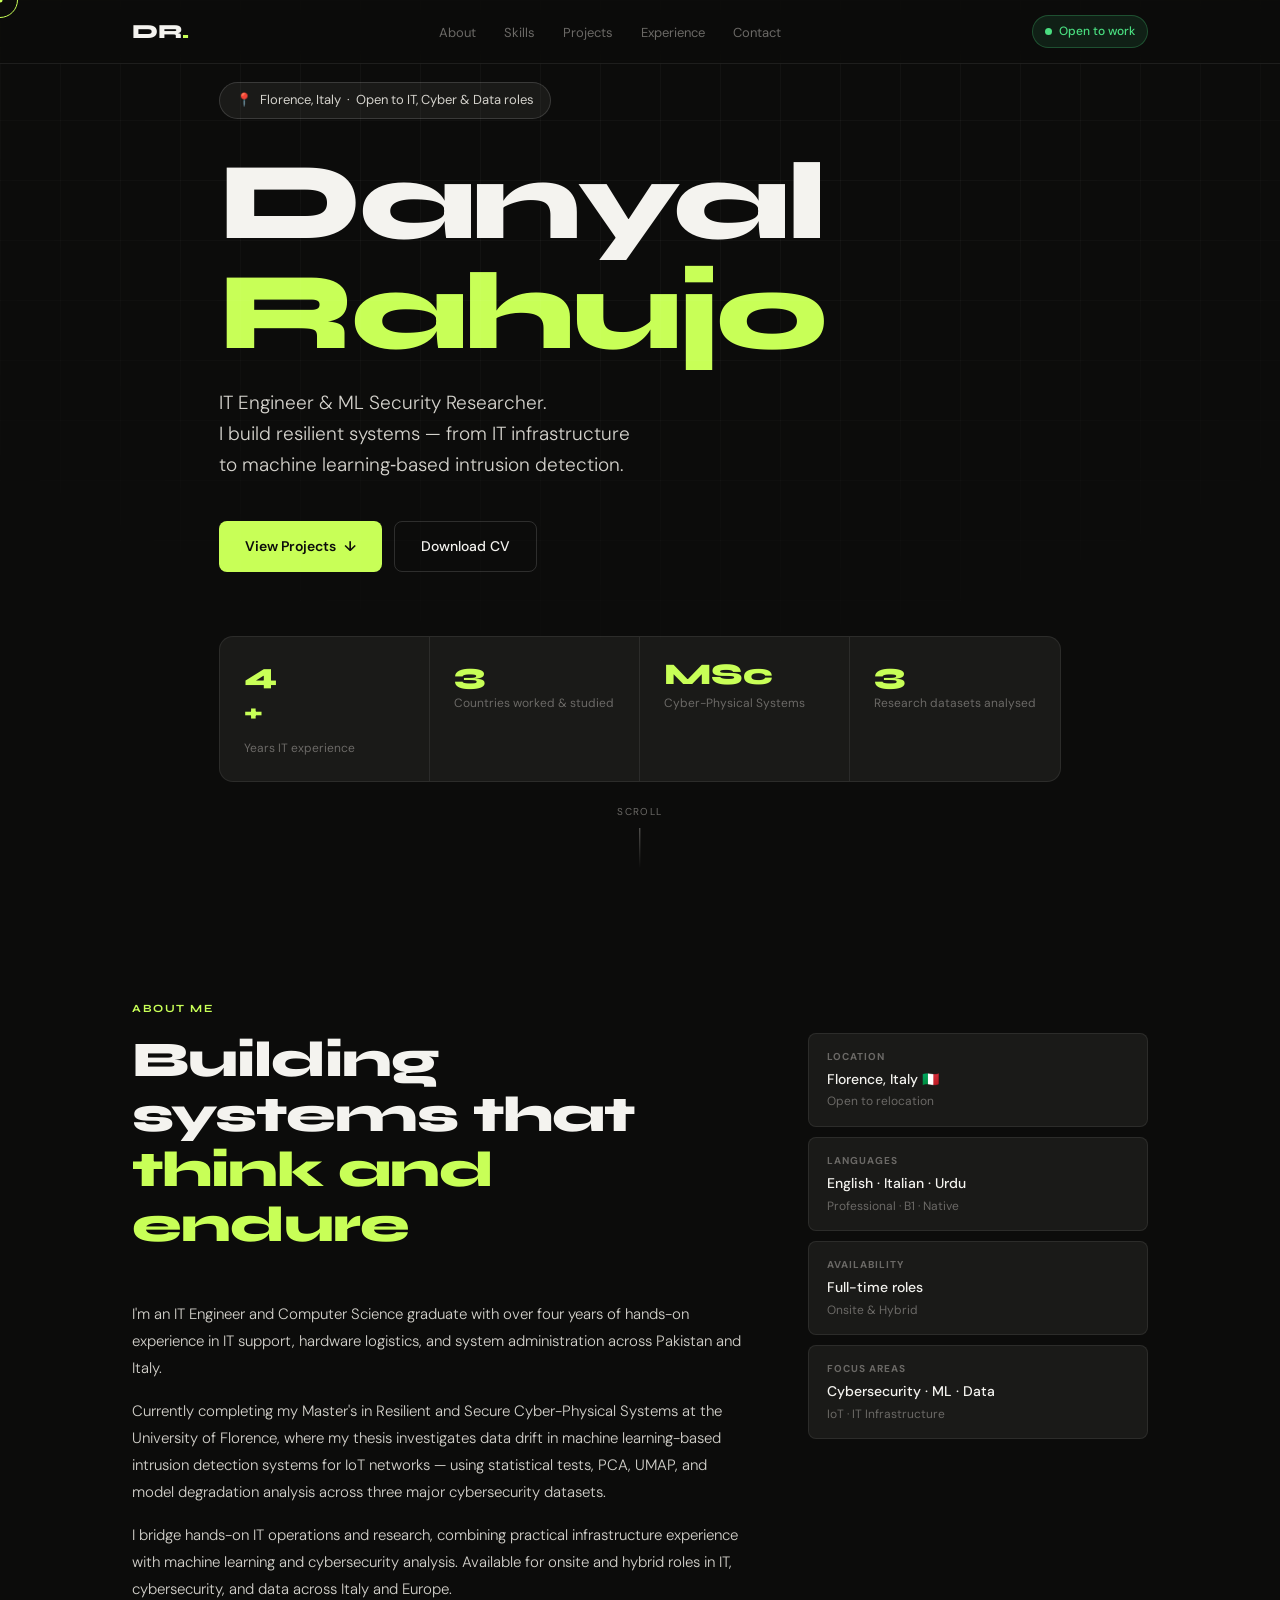
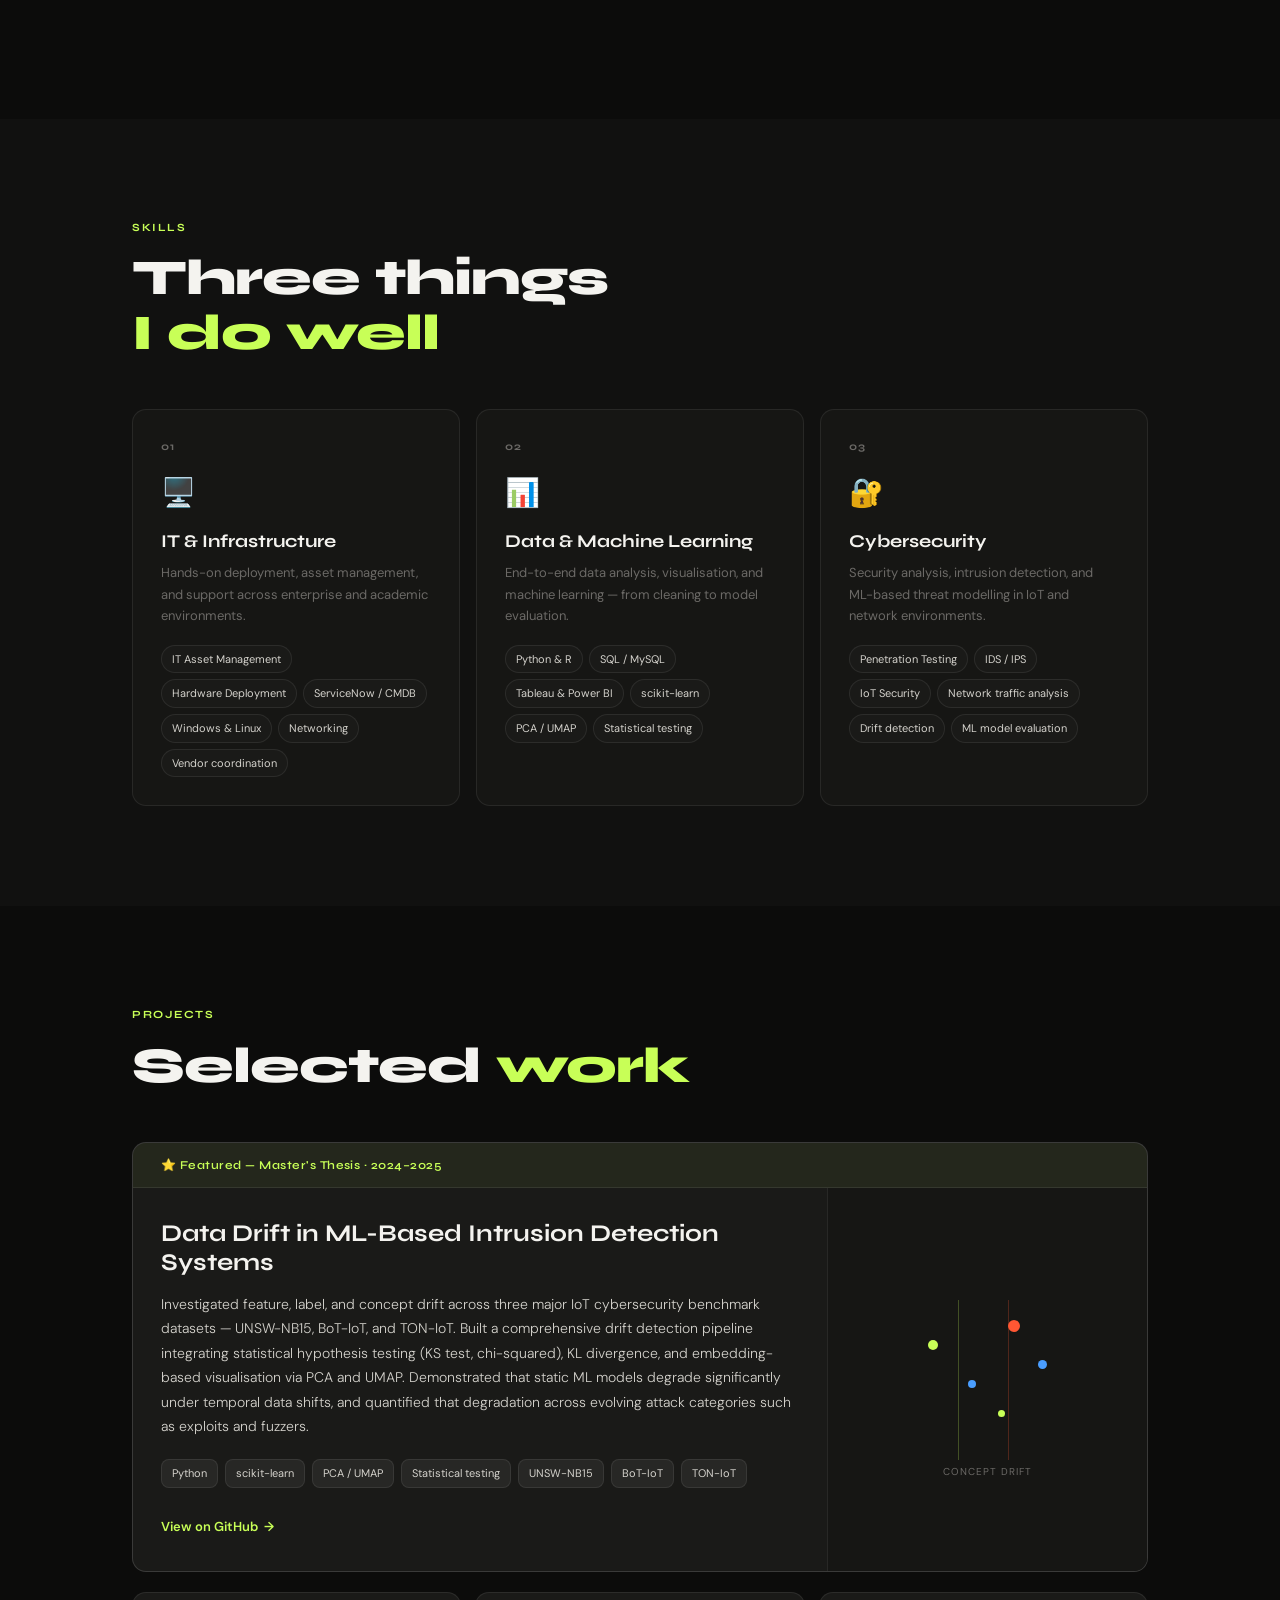
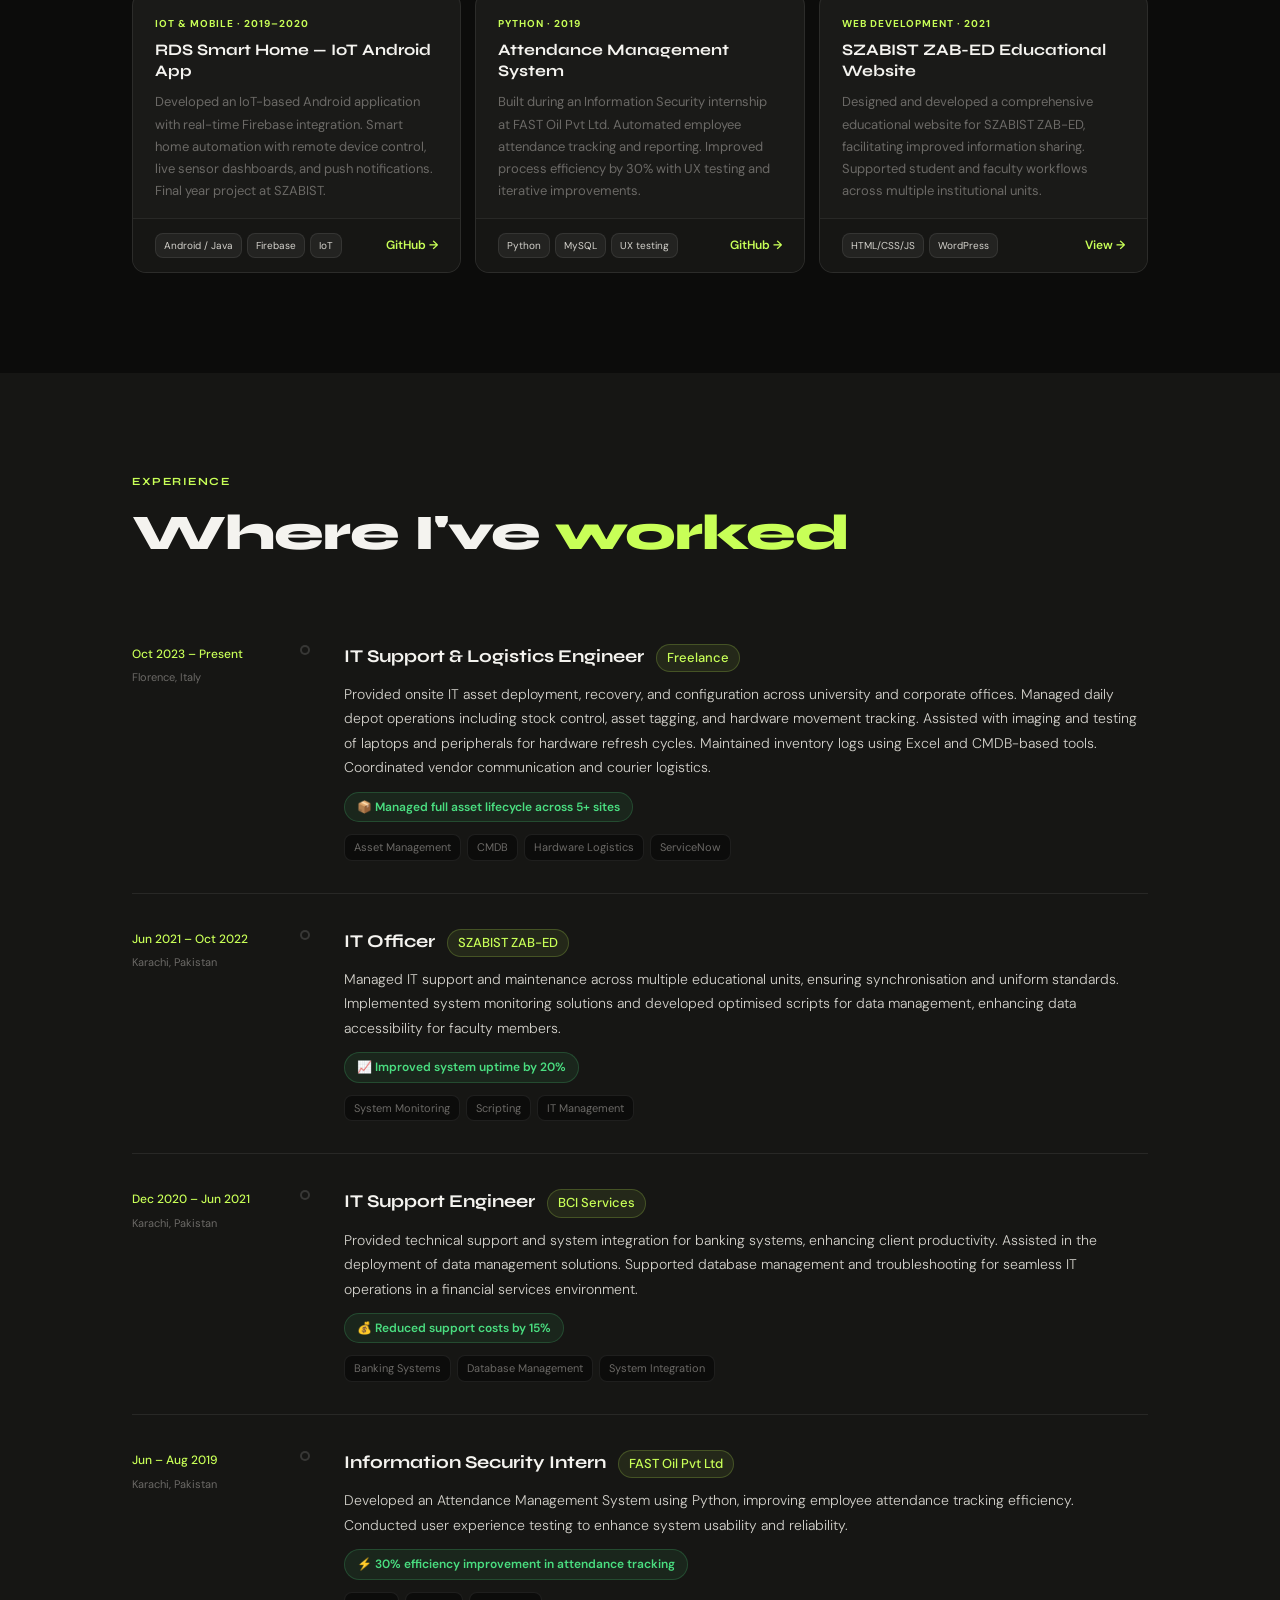
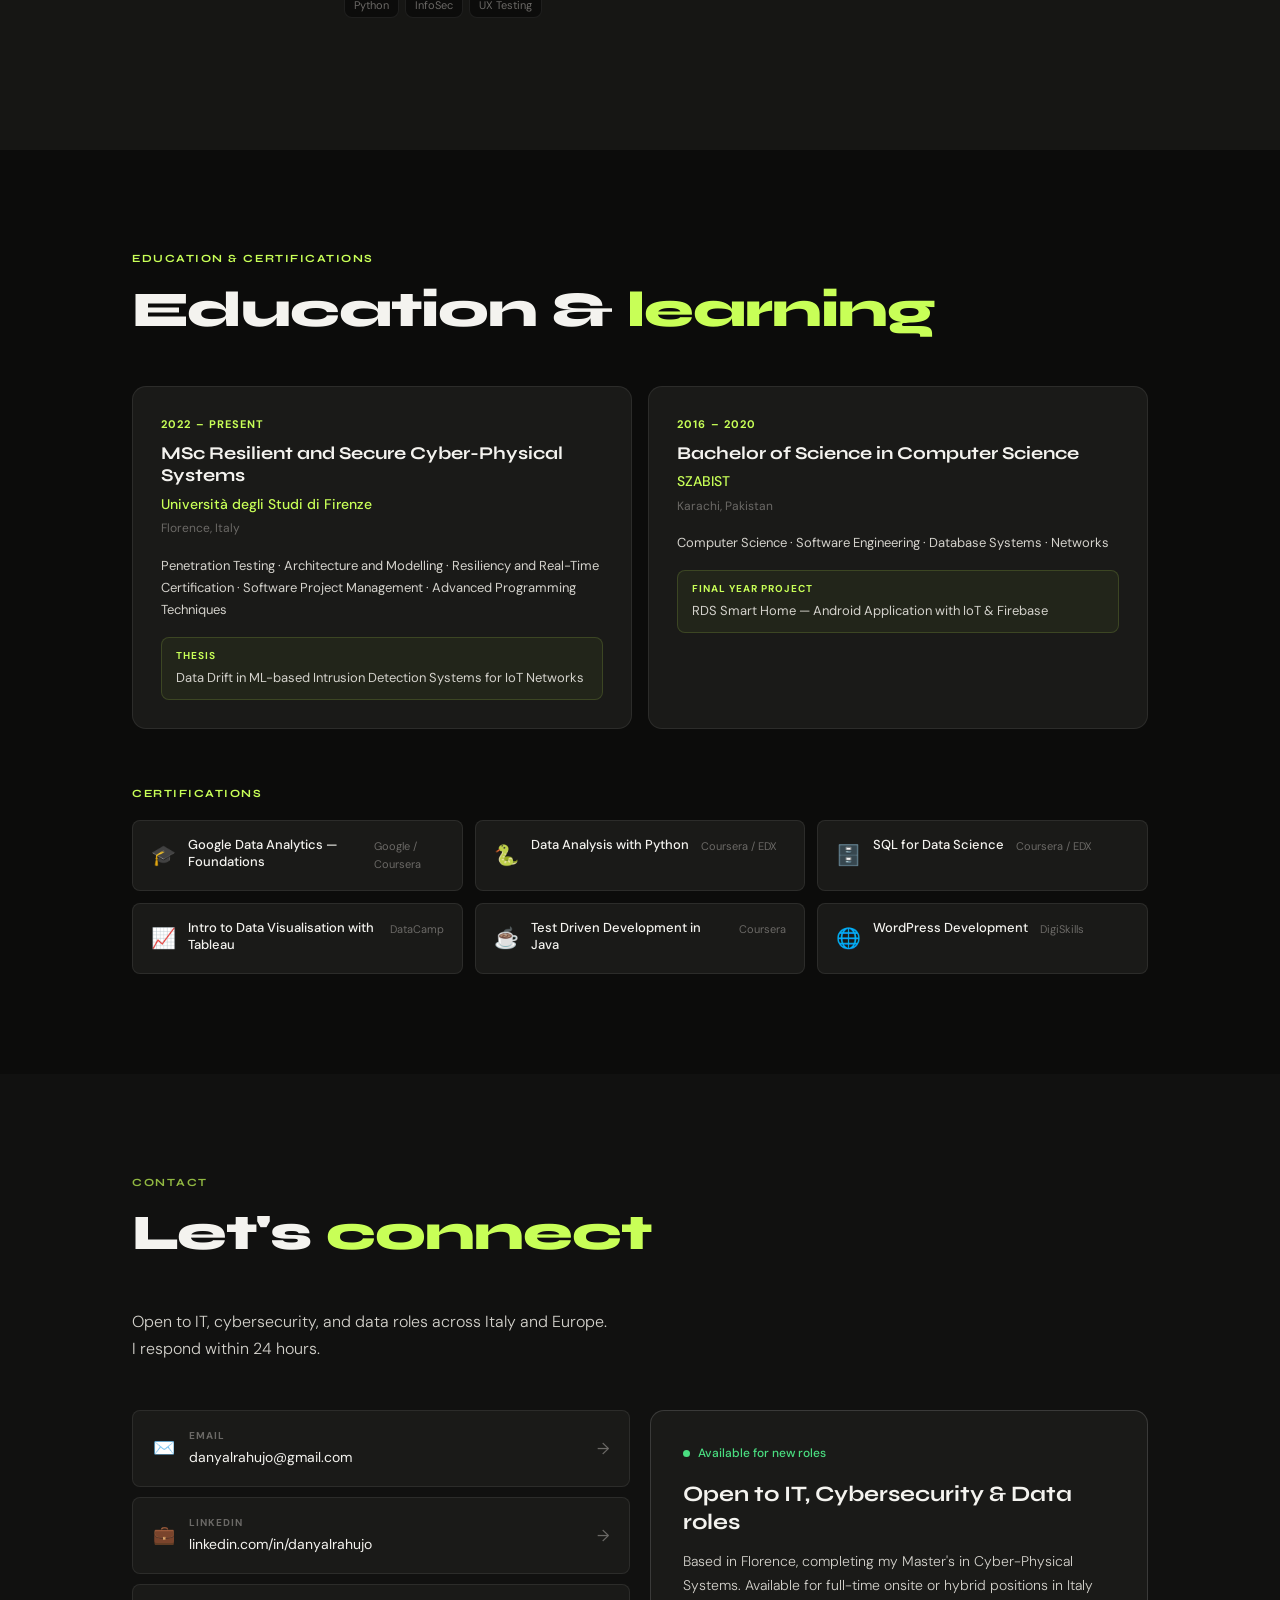
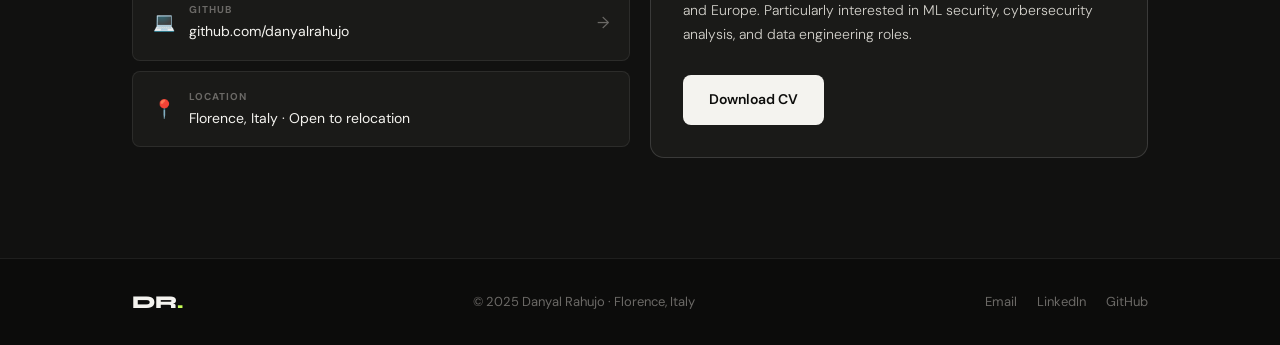
==== index.html @ add51ee5 "Add files via upload" ====
<!DOCTYPE html>
<html lang="en">
<head>
  <meta charset="UTF-8" />
  <meta name="viewport" content="width=device-width, initial-scale=1.0" />
  <title>Danyal Rahujo — IT Engineer & ML Security Researcher</title>
  <meta name="description" content="IT Engineer and ML Security Researcher based in Florence, Italy. Specialising in IT infrastructure, cybersecurity, and data analysis." />
  <link rel="preconnect" href="https://fonts.googleapis.com" />
  <link href="https://fonts.googleapis.com/css2?family=Syne:wght@400;600;700;800&family=DM+Sans:ital,opsz,wght@0,9..40,300;0,9..40,400;0,9..40,500;1,9..40,300&display=swap" rel="stylesheet" />
  <link rel="stylesheet" href="style.css" />
</head>
<body>

  <!-- CURSOR -->
  <div class="cursor" id="cursor"></div>
  <div class="cursor-dot" id="cursorDot"></div>

  <!-- NAV -->
  <nav id="nav">
    <div class="nav-inner">
      <a href="#hero" class="nav-logo">DR<span class="logo-dot">.</span></a>
      <ul class="nav-links">
        <li><a href="#about">About</a></li>
        <li><a href="#skills">Skills</a></li>
        <li><a href="#projects">Projects</a></li>
        <li><a href="#experience">Experience</a></li>
        <li><a href="#contact">Contact</a></li>
      </ul>
      <div class="nav-right">
        <span class="availability-badge">
          <span class="pulse-dot"></span>Open to work
        </span>
        <button class="hamburger" id="hamburger" aria-label="Menu">
          <span></span><span></span><span></span>
        </button>
      </div>
    </div>
  </nav>

  <!-- MOBILE MENU -->
  <div class="mobile-menu" id="mobileMenu">
    <ul>
      <li><a href="#about" class="mob-link">About</a></li>
      <li><a href="#skills" class="mob-link">Skills</a></li>
      <li><a href="#projects" class="mob-link">Projects</a></li>
      <li><a href="#experience" class="mob-link">Experience</a></li>
      <li><a href="#contact" class="mob-link">Contact</a></li>
    </ul>
  </div>

  <!-- ══════════════════════════════════ -->
  <!-- HERO                               -->
  <!-- ══════════════════════════════════ -->
  <section id="hero">
    <div class="hero-bg-grid"></div>
    <div class="container">
      <div class="hero-eyebrow reveal">
        <span class="loc-dot">📍</span> Florence, Italy &nbsp;·&nbsp; Open to IT, Cyber &amp; Data roles
      </div>

      <h1 class="hero-name reveal delay-1">
        Danyal<br><em>Rahujo</em>
      </h1>

      <p class="hero-sub reveal delay-2">
        IT Engineer &amp; ML Security Researcher.<br>
        I build resilient systems — from IT infrastructure<br class="br-desk"> to machine learning‑based intrusion detection.
      </p>

      <div class="hero-btns reveal delay-3">
        <a href="#projects" class="btn-primary">View Projects <span class="btn-arrow">↓</span></a>
        <a href="danyal_rahujo_cv.pdf" class="btn-outline" download>Download CV</a>
      </div>

      <div class="hero-stats reveal delay-4">
        <div class="stat-card">
          <span class="stat-n" data-target="4">0</span><span class="stat-plus">+</span>
          <span class="stat-l">Years IT experience</span>
        </div>
        <div class="stat-card">
          <span class="stat-n" data-target="3">0</span>
          <span class="stat-l">Countries worked &amp; studied</span>
        </div>
        <div class="stat-card">
          <span class="stat-text">MSc</span>
          <span class="stat-l">Cyber-Physical Systems</span>
        </div>
        <div class="stat-card">
          <span class="stat-n" data-target="3">0</span>
          <span class="stat-l">Research datasets analysed</span>
        </div>
      </div>
    </div>

    <div class="scroll-hint">
      <span>scroll</span>
      <div class="scroll-line"></div>
    </div>
  </section>

  <!-- ══════════════════════════════════ -->
  <!-- ABOUT                              -->
  <!-- ══════════════════════════════════ -->
  <section id="about">
    <div class="container">
      <div class="section-tag reveal">About me</div>
      <div class="about-grid">
        <div class="about-text">
          <h2 class="section-title reveal">Building systems that<br><em>think and endure</em></h2>
          <p class="body-text reveal delay-1">
            I'm an IT Engineer and Computer Science graduate with over four years of hands-on experience in IT support, hardware logistics, and system administration across Pakistan and Italy.
          </p>
          <p class="body-text reveal delay-2">
            Currently completing my Master's in Resilient and Secure Cyber-Physical Systems at the University of Florence, where my thesis investigates data drift in machine learning-based intrusion detection systems for IoT networks — using statistical tests, PCA, UMAP, and model degradation analysis across three major cybersecurity datasets.
          </p>
          <p class="body-text reveal delay-3">
            I bridge hands-on IT operations and research, combining practical infrastructure experience with machine learning and cybersecurity analysis. Available for onsite and hybrid roles in IT, cybersecurity, and data across Italy and Europe.
          </p>
        </div>
        <div class="about-info reveal delay-2">
          <div class="info-card">
            <div class="info-label">Location</div>
            <div class="info-val">Florence, Italy 🇮🇹</div>
            <div class="info-sub">Open to relocation</div>
          </div>
          <div class="info-card">
            <div class="info-label">Languages</div>
            <div class="info-val">English · Italian · Urdu</div>
            <div class="info-sub">Professional · B1 · Native</div>
          </div>
          <div class="info-card">
            <div class="info-label">Availability</div>
            <div class="info-val">Full-time roles</div>
            <div class="info-sub">Onsite &amp; Hybrid</div>
          </div>
          <div class="info-card">
            <div class="info-label">Focus areas</div>
            <div class="info-val">Cybersecurity · ML · Data</div>
            <div class="info-sub">IoT · IT Infrastructure</div>
          </div>
        </div>
      </div>
    </div>
  </section>

  <!-- ══════════════════════════════════ -->
  <!-- SKILLS                             -->
  <!-- ══════════════════════════════════ -->
  <section id="skills" class="section-dark">
    <div class="container">
      <div class="section-tag reveal">Skills</div>
      <h2 class="section-title light reveal">Three things<br><em>I do well</em></h2>

      <div class="skills-grid">

        <div class="skill-pillar reveal delay-1">
          <div class="pillar-num">01</div>
          <div class="pillar-icon-wrap">🖥️</div>
          <h3 class="pillar-title">IT &amp; Infrastructure</h3>
          <p class="pillar-desc">Hands-on deployment, asset management, and support across enterprise and academic environments.</p>
          <div class="skill-tags">
            <span class="tag">IT Asset Management</span>
            <span class="tag">Hardware Deployment</span>
            <span class="tag">ServiceNow / CMDB</span>
            <span class="tag">Windows &amp; Linux</span>
            <span class="tag">Networking</span>
            <span class="tag">Vendor coordination</span>
          </div>
        </div>

        <div class="skill-pillar reveal delay-2">
          <div class="pillar-num">02</div>
          <div class="pillar-icon-wrap">📊</div>
          <h3 class="pillar-title">Data &amp; Machine Learning</h3>
          <p class="pillar-desc">End-to-end data analysis, visualisation, and machine learning — from cleaning to model evaluation.</p>
          <div class="skill-tags">
            <span class="tag">Python &amp; R</span>
            <span class="tag">SQL / MySQL</span>
            <span class="tag">Tableau &amp; Power BI</span>
            <span class="tag">scikit-learn</span>
            <span class="tag">PCA / UMAP</span>
            <span class="tag">Statistical testing</span>
          </div>
        </div>

        <div class="skill-pillar reveal delay-3">
          <div class="pillar-num">03</div>
          <div class="pillar-icon-wrap">🔐</div>
          <h3 class="pillar-title">Cybersecurity</h3>
          <p class="pillar-desc">Security analysis, intrusion detection, and ML-based threat modelling in IoT and network environments.</p>
          <div class="skill-tags">
            <span class="tag">Penetration Testing</span>
            <span class="tag">IDS / IPS</span>
            <span class="tag">IoT Security</span>
            <span class="tag">Network traffic analysis</span>
            <span class="tag">Drift detection</span>
            <span class="tag">ML model evaluation</span>
          </div>
        </div>

      </div>
    </div>
  </section>

  <!-- ══════════════════════════════════ -->
  <!-- PROJECTS                           -->
  <!-- ══════════════════════════════════ -->
  <section id="projects">
    <div class="container">
      <div class="section-tag reveal">Projects</div>
      <h2 class="section-title reveal">Selected <em>work</em></h2>

      <!-- FEATURED PROJECT -->
      <div class="project-featured reveal">
        <div class="proj-feat-label">⭐ Featured — Master's Thesis · 2024–2025</div>
        <div class="proj-feat-body">
          <div class="proj-feat-left">
            <h3 class="proj-feat-title">Data Drift in ML-Based Intrusion Detection Systems</h3>
            <p class="proj-feat-desc">
              Investigated feature, label, and concept drift across three major IoT cybersecurity benchmark datasets — UNSW-NB15, BoT-IoT, and TON-IoT. Built a comprehensive drift detection pipeline integrating statistical hypothesis testing (KS test, chi-squared), KL divergence, and embedding-based visualisation via PCA and UMAP. Demonstrated that static ML models degrade significantly under temporal data shifts, and quantified that degradation across evolving attack categories such as exploits and fuzzers.
            </p>
            <div class="proj-feat-tech">
              <span class="tech-tag">Python</span>
              <span class="tech-tag">scikit-learn</span>
              <span class="tech-tag">PCA / UMAP</span>
              <span class="tech-tag">Statistical testing</span>
              <span class="tech-tag">UNSW-NB15</span>
              <span class="tech-tag">BoT-IoT</span>
              <span class="tech-tag">TON-IoT</span>
            </div>
            <a href="https://github.com/danyalrahujo" class="proj-link" target="_blank">View on GitHub <span>→</span></a>
          </div>
          <div class="proj-feat-right">
            <div class="proj-feat-visual">
              <div class="drift-anim">
                <div class="drift-dot d1"></div>
                <div class="drift-dot d2"></div>
                <div class="drift-dot d3"></div>
                <div class="drift-dot d4"></div>
                <div class="drift-dot d5"></div>
                <div class="drift-line l1"></div>
                <div class="drift-line l2"></div>
                <div class="drift-label">Concept Drift</div>
              </div>
            </div>
          </div>
        </div>
      </div>

      <!-- SMALLER PROJECTS GRID -->
      <div class="projects-grid">

        <div class="project-card reveal delay-1">
          <div class="proj-top">
            <div class="proj-cat">IoT &amp; Mobile · 2019–2020</div>
            <h3 class="proj-title">RDS Smart Home — IoT Android App</h3>
            <p class="proj-desc">Developed an IoT-based Android application with real-time Firebase integration. Smart home automation with remote device control, live sensor dashboards, and push notifications. Final year project at SZABIST.</p>
          </div>
          <div class="proj-bottom">
            <div class="proj-tech">
              <span class="tech-tag sm">Android / Java</span>
              <span class="tech-tag sm">Firebase</span>
              <span class="tech-tag sm">IoT</span>
            </div>
            <a href="https://github.com/danyalrahujo" class="proj-gh" target="_blank">GitHub →</a>
          </div>
        </div>

        <div class="project-card reveal delay-2">
          <div class="proj-top">
            <div class="proj-cat">Python · 2019</div>
            <h3 class="proj-title">Attendance Management System</h3>
            <p class="proj-desc">Built during an Information Security internship at FAST Oil Pvt Ltd. Automated employee attendance tracking and reporting. Improved process efficiency by 30% with UX testing and iterative improvements.</p>
          </div>
          <div class="proj-bottom">
            <div class="proj-tech">
              <span class="tech-tag sm">Python</span>
              <span class="tech-tag sm">MySQL</span>
              <span class="tech-tag sm">UX testing</span>
            </div>
            <a href="https://github.com/danyalrahujo" class="proj-gh" target="_blank">GitHub →</a>
          </div>
        </div>

        <div class="project-card reveal delay-3">
          <div class="proj-top">
            <div class="proj-cat">Web Development · 2021</div>
            <h3 class="proj-title">SZABIST ZAB-ED Educational Website</h3>
            <p class="proj-desc">Designed and developed a comprehensive educational website for SZABIST ZAB-ED, facilitating improved information sharing. Supported student and faculty workflows across multiple institutional units.</p>
          </div>
          <div class="proj-bottom">
            <div class="proj-tech">
              <span class="tech-tag sm">HTML/CSS/JS</span>
              <span class="tech-tag sm">WordPress</span>
            </div>
            <a href="https://github.com/danyalrahujo" class="proj-gh" target="_blank">View →</a>
          </div>
        </div>

      </div>
    </div>
  </section>

  <!-- ══════════════════════════════════ -->
  <!-- EXPERIENCE                         -->
  <!-- ══════════════════════════════════ -->
  <section id="experience" class="section-tinted">
    <div class="container">
      <div class="section-tag reveal">Experience</div>
      <h2 class="section-title reveal">Where I've <em>worked</em></h2>

      <div class="exp-timeline">

        <div class="exp-item reveal delay-1">
          <div class="exp-meta">
            <span class="exp-date">Oct 2023 – Present</span>
            <span class="exp-loc">Florence, Italy</span>
          </div>
          <div class="exp-content">
            <div class="exp-header">
              <h3 class="exp-role">IT Support &amp; Logistics Engineer</h3>
              <span class="exp-company">Freelance</span>
            </div>
            <p class="exp-desc">Provided onsite IT asset deployment, recovery, and configuration across university and corporate offices. Managed daily depot operations including stock control, asset tagging, and hardware movement tracking. Assisted with imaging and testing of laptops and peripherals for hardware refresh cycles. Maintained inventory logs using Excel and CMDB-based tools. Coordinated vendor communication and courier logistics.</p>
            <div class="exp-impact">📦 Managed full asset lifecycle across 5+ sites</div>
            <div class="exp-skills">
              <span class="exp-tag">Asset Management</span>
              <span class="exp-tag">CMDB</span>
              <span class="exp-tag">Hardware Logistics</span>
              <span class="exp-tag">ServiceNow</span>
            </div>
          </div>
        </div>

        <div class="exp-item reveal delay-2">
          <div class="exp-meta">
            <span class="exp-date">Jun 2021 – Oct 2022</span>
            <span class="exp-loc">Karachi, Pakistan</span>
          </div>
          <div class="exp-content">
            <div class="exp-header">
              <h3 class="exp-role">IT Officer</h3>
              <span class="exp-company">SZABIST ZAB-ED</span>
            </div>
            <p class="exp-desc">Managed IT support and maintenance across multiple educational units, ensuring synchronisation and uniform standards. Implemented system monitoring solutions and developed optimised scripts for data management, enhancing data accessibility for faculty members.</p>
            <div class="exp-impact">📈 Improved system uptime by 20%</div>
            <div class="exp-skills">
              <span class="exp-tag">System Monitoring</span>
              <span class="exp-tag">Scripting</span>
              <span class="exp-tag">IT Management</span>
            </div>
          </div>
        </div>

        <div class="exp-item reveal delay-3">
          <div class="exp-meta">
            <span class="exp-date">Dec 2020 – Jun 2021</span>
            <span class="exp-loc">Karachi, Pakistan</span>
          </div>
          <div class="exp-content">
            <div class="exp-header">
              <h3 class="exp-role">IT Support Engineer</h3>
              <span class="exp-company">BCI Services</span>
            </div>
            <p class="exp-desc">Provided technical support and system integration for banking systems, enhancing client productivity. Assisted in the deployment of data management solutions. Supported database management and troubleshooting for seamless IT operations in a financial services environment.</p>
            <div class="exp-impact">💰 Reduced support costs by 15%</div>
            <div class="exp-skills">
              <span class="exp-tag">Banking Systems</span>
              <span class="exp-tag">Database Management</span>
              <span class="exp-tag">System Integration</span>
            </div>
          </div>
        </div>

        <div class="exp-item reveal delay-4">
          <div class="exp-meta">
            <span class="exp-date">Jun – Aug 2019</span>
            <span class="exp-loc">Karachi, Pakistan</span>
          </div>
          <div class="exp-content">
            <div class="exp-header">
              <h3 class="exp-role">Information Security Intern</h3>
              <span class="exp-company">FAST Oil Pvt Ltd</span>
            </div>
            <p class="exp-desc">Developed an Attendance Management System using Python, improving employee attendance tracking efficiency. Conducted user experience testing to enhance system usability and reliability.</p>
            <div class="exp-impact">⚡ 30% efficiency improvement in attendance tracking</div>
            <div class="exp-skills">
              <span class="exp-tag">Python</span>
              <span class="exp-tag">InfoSec</span>
              <span class="exp-tag">UX Testing</span>
            </div>
          </div>
        </div>

      </div>
    </div>
  </section>

  <!-- ══════════════════════════════════ -->
  <!-- EDUCATION                          -->
  <!-- ══════════════════════════════════ -->
  <section id="education">
    <div class="container">
      <div class="section-tag reveal">Education &amp; Certifications</div>
      <h2 class="section-title reveal">Education &amp; <em>learning</em></h2>

      <div class="edu-grid">
        <div class="edu-card reveal delay-1">
          <div class="edu-year">2022 – Present</div>
          <h3 class="edu-degree">MSc Resilient and Secure Cyber-Physical Systems</h3>
          <div class="edu-school">Università degli Studi di Firenze</div>
          <div class="edu-loc">Florence, Italy</div>
          <p class="edu-courses">Penetration Testing · Architecture and Modelling · Resiliency and Real-Time Certification · Software Project Management · Advanced Programming Techniques</p>
          <div class="edu-thesis">
            <span class="thesis-label">Thesis</span>
            Data Drift in ML-based Intrusion Detection Systems for IoT Networks
          </div>
        </div>

        <div class="edu-card reveal delay-2">
          <div class="edu-year">2016 – 2020</div>
          <h3 class="edu-degree">Bachelor of Science in Computer Science</h3>
          <div class="edu-school">SZABIST</div>
          <div class="edu-loc">Karachi, Pakistan</div>
          <p class="edu-courses">Computer Science · Software Engineering · Database Systems · Networks</p>
          <div class="edu-thesis">
            <span class="thesis-label">Final Year Project</span>
            RDS Smart Home — Android Application with IoT &amp; Firebase
          </div>
        </div>
      </div>

      <div class="section-tag reveal" style="margin-top:56px;">Certifications</div>
      <div class="certs-grid">
        <div class="cert-card reveal delay-1">
          <div class="cert-icon">🎓</div>
          <div class="cert-name">Google Data Analytics — Foundations</div>
          <div class="cert-org">Google / Coursera</div>
        </div>
        <div class="cert-card reveal delay-2">
          <div class="cert-icon">🐍</div>
          <div class="cert-name">Data Analysis with Python</div>
          <div class="cert-org">Coursera / EDX</div>
        </div>
        <div class="cert-card reveal delay-3">
          <div class="cert-icon">🗄️</div>
          <div class="cert-name">SQL for Data Science</div>
          <div class="cert-org">Coursera / EDX</div>
        </div>
        <div class="cert-card reveal delay-4">
          <div class="cert-icon">📈</div>
          <div class="cert-name">Intro to Data Visualisation with Tableau</div>
          <div class="cert-org">DataCamp</div>
        </div>
        <div class="cert-card reveal delay-1">
          <div class="cert-icon">☕</div>
          <div class="cert-name">Test Driven Development in Java</div>
          <div class="cert-org">Coursera</div>
        </div>
        <div class="cert-card reveal delay-2">
          <div class="cert-icon">🌐</div>
          <div class="cert-name">WordPress Development</div>
          <div class="cert-org">DigiSkills</div>
        </div>
      </div>
    </div>
  </section>

  <!-- ══════════════════════════════════ -->
  <!-- CONTACT                            -->
  <!-- ══════════════════════════════════ -->
  <section id="contact" class="section-dark">
    <div class="container">
      <div class="section-tag reveal light-tag">Contact</div>
      <h2 class="section-title light reveal">Let's <em>connect</em></h2>
      <p class="contact-sub reveal delay-1">Open to IT, cybersecurity, and data roles across Italy and Europe.<br>I respond within 24 hours.</p>

      <div class="contact-grid">
        <div class="contact-links reveal delay-2">
          <a class="contact-link" href="mailto:danyalrahujo@gmail.com">
            <div class="cl-icon">✉️</div>
            <div>
              <div class="cl-label">Email</div>
              <div class="cl-val">danyalrahujo@gmail.com</div>
            </div>
            <span class="cl-arrow">→</span>
          </a>
          <a class="contact-link" href="https://linkedin.com/in/danyalrahujo" target="_blank">
            <div class="cl-icon">💼</div>
            <div>
              <div class="cl-label">LinkedIn</div>
              <div class="cl-val">linkedin.com/in/danyalrahujo</div>
            </div>
            <span class="cl-arrow">→</span>
          </a>
          <a class="contact-link" href="https://github.com/danyalrahujo" target="_blank">
            <div class="cl-icon">💻</div>
            <div>
              <div class="cl-label">GitHub</div>
              <div class="cl-val">github.com/danyalrahujo</div>
            </div>
            <span class="cl-arrow">→</span>
          </a>
          <a class="contact-link no-link">
            <div class="cl-icon">📍</div>
            <div>
              <div class="cl-label">Location</div>
              <div class="cl-val">Florence, Italy · Open to relocation</div>
            </div>
          </a>
        </div>

        <div class="contact-cta reveal delay-3">
          <div class="cta-available">
            <span class="pulse-dot green"></span> Available for new roles
          </div>
          <h3 class="cta-heading">Open to IT, Cybersecurity &amp; Data roles</h3>
          <p class="cta-body">Based in Florence, completing my Master's in Cyber-Physical Systems. Available for full-time onsite or hybrid positions in Italy and Europe. Particularly interested in ML security, cybersecurity analysis, and data engineering roles.</p>
          <a href="danyal_rahujo_cv.pdf" class="btn-white" download>Download CV</a>
        </div>
      </div>
    </div>
  </section>

  <!-- FOOTER -->
  <footer>
    <div class="container footer-inner">
      <span class="footer-logo">DR<span class="logo-dot">.</span></span>
      <span class="footer-copy">© 2025 Danyal Rahujo · Florence, Italy</span>
      <div class="footer-links">
        <a href="mailto:danyalrahujo@gmail.com">Email</a>
        <a href="https://linkedin.com/in/danyalrahujo" target="_blank">LinkedIn</a>
        <a href="https://github.com/danyalrahujo" target="_blank">GitHub</a>
      </div>
    </div>
  </footer>

  <script src="script.js"></script>
</body>
</html>
---- style.css ----
/* ══════════════════════════════════════════
   DANYAL RAHUJO — PORTFOLIO CSS
   Aesthetic: Editorial dark with sharp accents
   Fonts: Syne (display) + DM Sans (body)
══════════════════════════════════════════ */

:root {
  --bg:        #0c0c0b;
  --bg2:       #111110;
  --bg3:       #161614;
  --surface:   #1a1a18;
  --border:    rgba(255,255,255,0.08);
  --border2:   rgba(255,255,255,0.14);
  --white:     #f4f3ef;
  --off:       #d4d2cc;
  --muted:     #6b6966;
  --accent:    #c8ff57;   /* sharp lime */
  --accent2:   #ff5733;
  --blue:      #4a9eff;
  --green:     #4ade80;
  --radius:    14px;
  --radius-sm: 8px;
  --nav-h:     64px;
}

/* ── RESET & BASE ── */
*, *::before, *::after { box-sizing: border-box; margin: 0; padding: 0; }
html { scroll-behavior: smooth; }
body {
  background: var(--bg);
  color: var(--white);
  font-family: 'DM Sans', sans-serif;
  font-size: 16px;
  line-height: 1.7;
  overflow-x: hidden;
  cursor: none;
}
a { text-decoration: none; color: inherit; }
img { max-width: 100%; }
em { font-style: normal; color: var(--accent); }

/* ── CUSTOM CURSOR ── */
.cursor {
  width: 36px; height: 36px;
  border: 1.5px solid var(--accent);
  border-radius: 50%;
  position: fixed; top: 0; left: 0;
  pointer-events: none; z-index: 9999;
  transition: transform 0.15s ease, opacity 0.2s;
  transform: translate(-50%, -50%);
}
.cursor-dot {
  width: 5px; height: 5px;
  background: var(--accent);
  border-radius: 50%;
  position: fixed; top: 0; left: 0;
  pointer-events: none; z-index: 9999;
  transform: translate(-50%, -50%);
  transition: transform 0.05s;
}
body:hover .cursor { opacity: 1; }

/* ── CONTAINER ── */
.container { max-width: 1080px; margin: 0 auto; padding: 0 32px; }

/* ── SCROLL REVEAL ── */
.reveal { opacity: 0; transform: translateY(28px); transition: opacity 0.65s ease, transform 0.65s ease; }
.reveal.visible { opacity: 1; transform: none; }
.delay-1 { transition-delay: 0.1s; }
.delay-2 { transition-delay: 0.2s; }
.delay-3 { transition-delay: 0.3s; }
.delay-4 { transition-delay: 0.4s; }

/* ── NAV ── */
#nav {
  position: fixed; top: 0; left: 0; right: 0;
  height: var(--nav-h); z-index: 500;
  background: rgba(12,12,11,0.85);
  backdrop-filter: blur(16px);
  border-bottom: 1px solid var(--border);
  transition: background 0.3s;
}
.nav-inner {
  max-width: 1080px; margin: 0 auto; padding: 0 32px;
  height: 100%; display: flex; align-items: center; justify-content: space-between;
  gap: 24px;
}
.nav-logo {
  font-family: 'Syne', sans-serif; font-weight: 800; font-size: 20px;
  color: var(--white); letter-spacing: -0.02em;
}
.logo-dot { color: var(--accent); }
.nav-links {
  display: flex; list-style: none; gap: 4px;
}
.nav-links a {
  font-size: 13px; font-weight: 400; color: var(--muted);
  padding: 6px 12px; border-radius: var(--radius-sm);
  transition: color 0.2s, background 0.2s;
}
.nav-links a:hover { color: var(--white); background: var(--surface); }
.nav-right { display: flex; align-items: center; gap: 16px; }
.availability-badge {
  display: flex; align-items: center; gap: 7px;
  font-size: 12px; font-weight: 500; color: var(--green);
  background: rgba(74,222,128,0.1);
  border: 1px solid rgba(74,222,128,0.25);
  padding: 5px 12px; border-radius: 20px;
}
.pulse-dot {
  width: 7px; height: 7px; border-radius: 50%;
  background: var(--green); display: inline-block;
  animation: pulse 2s infinite;
}
.pulse-dot.green { background: var(--green); }
@keyframes pulse {
  0%,100% { opacity: 1; transform: scale(1); }
  50%      { opacity: 0.5; transform: scale(0.85); }
}
.hamburger {
  display: none; flex-direction: column; gap: 5px;
  background: none; border: none; cursor: pointer; padding: 4px;
}
.hamburger span {
  display: block; width: 22px; height: 1.5px;
  background: var(--white); transition: all 0.25s;
}

/* ── MOBILE MENU ── */
.mobile-menu {
  display: none; position: fixed; inset: 0; z-index: 400;
  background: var(--bg); padding: var(--nav-h) 32px 40px;
  flex-direction: column; justify-content: center;
}
.mobile-menu.open { display: flex; }
.mobile-menu ul { list-style: none; display: flex; flex-direction: column; gap: 8px; }
.mobile-menu a {
  font-family: 'Syne', sans-serif; font-size: 36px; font-weight: 700;
  color: var(--muted); transition: color 0.2s;
  display: block; padding: 8px 0;
}
.mobile-menu a:hover { color: var(--accent); }

/* ── SECTION UTILITIES ── */
section { padding: 100px 0; }
.section-dark { background: var(--bg2); }
.section-tinted { background: var(--bg3); }
.section-tag {
  font-family: 'Syne', sans-serif; font-size: 11px; font-weight: 700;
  letter-spacing: 0.14em; text-transform: uppercase; color: var(--accent);
  margin-bottom: 14px; display: block;
}
.section-tag.light-tag { color: rgba(200,255,87,0.7); }
.section-title {
  font-family: 'Syne', sans-serif; font-size: clamp(32px, 4vw, 50px);
  font-weight: 800; line-height: 1.1; letter-spacing: -0.02em;
  margin-bottom: 48px; color: var(--white);
}
.section-title.light { color: var(--white); }
.body-text { font-size: 15px; color: var(--off); line-height: 1.8; margin-bottom: 16px; font-weight: 300; }

/* ── HERO ── */
#hero {
  min-height: 100vh; display: flex; align-items: center;
  padding-top: var(--nav-h); position: relative; overflow: hidden;
}
.hero-bg-grid {
  position: absolute; inset: 0;
  background-image:
    linear-gradient(rgba(255,255,255,0.03) 1px, transparent 1px),
    linear-gradient(90deg, rgba(255,255,255,0.03) 1px, transparent 1px);
  background-size: 60px 60px;
  mask-image: radial-gradient(ellipse 80% 80% at 50% 0%, black 40%, transparent 100%);
}
.hero-eyebrow {
  display: inline-flex; align-items: center; gap: 8px;
  background: var(--surface); border: 1px solid var(--border2);
  border-radius: 20px; padding: 6px 16px;
  font-size: 13px; color: var(--off); margin-bottom: 28px;
}
.hero-name {
  font-family: 'Syne', sans-serif;
  font-size: clamp(60px, 10vw, 110px);
  font-weight: 800; line-height: 1.0; letter-spacing: -0.03em;
  margin-bottom: 20px;
}
.hero-sub {
  font-size: clamp(16px, 2vw, 19px); color: var(--off);
  font-weight: 300; line-height: 1.65; max-width: 540px; margin-bottom: 40px;
}
.br-desk { display: inline; }
.hero-btns { display: flex; gap: 12px; flex-wrap: wrap; margin-bottom: 64px; }
.btn-primary {
  display: inline-flex; align-items: center; gap: 8px;
  background: var(--accent); color: var(--bg); padding: 13px 26px;
  border-radius: var(--radius-sm); font-size: 14px; font-weight: 600;
  font-family: 'DM Sans', sans-serif; transition: transform 0.2s, box-shadow 0.2s;
}
.btn-primary:hover { transform: translateY(-2px); box-shadow: 0 8px 24px rgba(200,255,87,0.25); }
.btn-arrow { transition: transform 0.2s; }
.btn-primary:hover .btn-arrow { transform: translateY(2px); }
.btn-outline {
  display: inline-flex; align-items: center; gap: 8px;
  background: transparent; color: var(--white); padding: 13px 26px;
  border-radius: var(--radius-sm); font-size: 14px; font-weight: 500;
  border: 1px solid var(--border2); font-family: 'DM Sans', sans-serif;
  transition: border-color 0.2s, background 0.2s;
}
.btn-outline:hover { border-color: var(--white); background: var(--surface); }
.hero-stats {
  display: grid; grid-template-columns: repeat(4, 1fr);
  border: 1px solid var(--border); border-radius: var(--radius); overflow: hidden;
  background: var(--surface);
}
.stat-card {
  padding: 22px 24px; border-right: 1px solid var(--border);
  display: flex; flex-direction: column; gap: 4px;
}
.stat-card:last-child { border-right: none; }
.stat-n, .stat-text {
  font-family: 'Syne', sans-serif; font-size: 30px; font-weight: 800;
  color: var(--accent); line-height: 1;
}
.stat-plus { font-family: 'Syne', sans-serif; font-size: 24px; font-weight: 800; color: var(--accent); }
.stat-l { font-size: 12px; color: var(--muted); }
.scroll-hint {
  position: absolute; bottom: 32px; left: 50%; transform: translateX(-50%);
  display: flex; flex-direction: column; align-items: center; gap: 8px;
  font-size: 10px; letter-spacing: 0.14em; text-transform: uppercase; color: var(--muted);
}
.scroll-line {
  width: 1px; height: 40px; background: linear-gradient(var(--muted), transparent);
  animation: scrollAnim 1.8s infinite;
}
@keyframes scrollAnim { 0%,100% { transform: scaleY(1); opacity: 1; } 50% { transform: scaleY(0.4); opacity: 0.4; } }

/* ── ABOUT ── */
.about-grid {
  display: grid; grid-template-columns: 1fr 340px; gap: 64px; align-items: start;
}
.about-info { display: flex; flex-direction: column; gap: 10px; }
.info-card {
  background: var(--surface); border: 1px solid var(--border);
  border-radius: var(--radius-sm); padding: 14px 18px;
  transition: border-color 0.2s;
}
.info-card:hover { border-color: var(--border2); }
.info-label { font-size: 10px; font-weight: 700; letter-spacing: 0.1em; text-transform: uppercase; color: var(--muted); margin-bottom: 3px; }
.info-val { font-size: 14px; font-weight: 500; color: var(--white); }
.info-sub { font-size: 12px; color: var(--muted); }

/* ── SKILLS ── */
.skills-grid {
  display: grid; grid-template-columns: repeat(3, 1fr); gap: 16px; margin-top: 8px;
}
.skill-pillar {
  background: var(--bg3); border: 1px solid var(--border);
  border-radius: var(--radius); padding: 28px;
  transition: border-color 0.25s, transform 0.25s;
  position: relative; overflow: hidden;
}
.skill-pillar::before {
  content: ''; position: absolute; top: 0; left: 0; right: 0; height: 2px;
  background: var(--accent); transform: scaleX(0); transform-origin: left;
  transition: transform 0.35s ease;
}
.skill-pillar:hover { border-color: var(--border2); transform: translateY(-3px); }
.skill-pillar:hover::before { transform: scaleX(1); }
.pillar-num {
  font-family: 'Syne', sans-serif; font-size: 11px; font-weight: 700;
  color: var(--muted); letter-spacing: 0.1em; margin-bottom: 12px;
}
.pillar-icon-wrap { font-size: 28px; margin-bottom: 14px; }
.pillar-title {
  font-family: 'Syne', sans-serif; font-size: 18px; font-weight: 700;
  color: var(--white); margin-bottom: 10px; line-height: 1.2;
}
.pillar-desc { font-size: 13px; color: var(--muted); margin-bottom: 18px; line-height: 1.65; }
.skill-tags { display: flex; flex-wrap: wrap; gap: 6px; }
.tag {
  font-size: 11px; padding: 4px 10px; border-radius: 20px;
  background: var(--surface); border: 1px solid var(--border);
  color: var(--off); transition: border-color 0.2s, color 0.2s;
}
.tag:hover { border-color: var(--accent); color: var(--accent); }

/* ── PROJECTS ── */
.project-featured {
  background: var(--surface); border: 1px solid var(--border2);
  border-radius: var(--radius); overflow: hidden; margin-bottom: 20px;
}
.proj-feat-label {
  padding: 12px 28px; background: rgba(200,255,87,0.06);
  border-bottom: 1px solid var(--border);
  font-size: 12px; font-weight: 600; color: var(--accent);
  font-family: 'Syne', sans-serif; letter-spacing: 0.04em;
}
.proj-feat-body {
  display: grid; grid-template-columns: 1fr 320px;
  gap: 0;
}
.proj-feat-left { padding: 32px 28px; }
.proj-feat-title {
  font-family: 'Syne', sans-serif; font-size: 24px; font-weight: 700;
  line-height: 1.2; margin-bottom: 14px; color: var(--white);
}
.proj-feat-desc {
  font-size: 14px; color: var(--off); line-height: 1.75;
  margin-bottom: 20px; font-weight: 300;
}
.proj-feat-tech { display: flex; flex-wrap: wrap; gap: 7px; margin-bottom: 24px; }
.tech-tag {
  font-size: 11px; padding: 4px 10px; border-radius: var(--radius-sm);
  background: rgba(255,255,255,0.06); border: 1px solid var(--border);
  color: var(--off);
}
.tech-tag.sm { font-size: 10px; padding: 3px 8px; }
.proj-link {
  font-size: 13px; font-weight: 600; color: var(--accent);
  display: inline-flex; align-items: center; gap: 6px;
  transition: gap 0.2s;
}
.proj-link:hover { gap: 10px; }
.proj-feat-right {
  border-left: 1px solid var(--border);
  display: flex; align-items: center; justify-content: center;
  background: var(--bg3); padding: 28px;
}
.proj-feat-visual {
  width: 100%; aspect-ratio: 1;
  display: flex; align-items: center; justify-content: center;
}

/* Drift animation */
.drift-anim {
  position: relative; width: 200px; height: 200px;
}
.drift-dot {
  position: absolute; border-radius: 50%;
  animation: driftMove 4s ease-in-out infinite;
}
.d1 { width: 10px; height: 10px; background: var(--accent); top: 30%; left: 20%; animation-delay: 0s; }
.d2 { width: 8px;  height: 8px;  background: var(--blue);   top: 50%; left: 40%; animation-delay: 0.5s; }
.d3 { width: 12px; height: 12px; background: var(--accent2); top: 20%; left: 60%; animation-delay: 1s; }
.d4 { width: 7px;  height: 7px;  background: var(--accent); top: 65%; left: 55%; animation-delay: 1.5s; }
.d5 { width: 9px;  height: 9px;  background: var(--blue);   top: 40%; left: 75%; animation-delay: 0.3s; }
@keyframes driftMove {
  0%,100% { transform: translate(0,0); }
  33%      { transform: translate(12px, -15px); }
  66%      { transform: translate(-8px, 10px); }
}
.drift-line {
  position: absolute; left: 50%; top: 10%; bottom: 10%;
  width: 1px; opacity: 0.25;
}
.l1 { background: var(--accent); transform: translateX(-30px); }
.l2 { background: var(--accent2); transform: translateX(20px); }
.drift-label {
  position: absolute; bottom: 0; left: 50%; transform: translateX(-50%);
  font-size: 10px; letter-spacing: 0.1em; text-transform: uppercase;
  color: var(--muted); white-space: nowrap;
}

.projects-grid {
  display: grid; grid-template-columns: repeat(3, 1fr); gap: 14px;
}
.project-card {
  background: var(--surface); border: 1px solid var(--border);
  border-radius: var(--radius); overflow: hidden;
  display: flex; flex-direction: column;
  transition: border-color 0.25s, transform 0.25s;
}
.project-card:hover { border-color: var(--border2); transform: translateY(-3px); }
.proj-top { padding: 22px 22px 16px; flex: 1; }
.proj-cat {
  font-size: 10px; font-weight: 700; letter-spacing: 0.1em; text-transform: uppercase;
  color: var(--accent); margin-bottom: 8px;
}
.proj-title {
  font-family: 'Syne', sans-serif; font-size: 16px; font-weight: 700;
  color: var(--white); margin-bottom: 10px; line-height: 1.3;
}
.proj-desc { font-size: 13px; color: var(--muted); line-height: 1.7; }
.proj-bottom {
  padding: 14px 22px; border-top: 1px solid var(--border);
  display: flex; align-items: center; justify-content: space-between; flex-wrap: wrap; gap: 8px;
  background: var(--bg3);
}
.proj-tech { display: flex; flex-wrap: wrap; gap: 5px; }
.proj-gh { font-size: 12px; font-weight: 600; color: var(--accent); white-space: nowrap; transition: gap 0.2s; }

/* ── EXPERIENCE ── */
.exp-timeline { display: flex; flex-direction: column; gap: 0; }
.exp-item {
  display: grid; grid-template-columns: 180px 1fr;
  gap: 32px; padding: 32px 0;
  border-bottom: 1px solid var(--border);
  position: relative;
}
.exp-item:last-child { border-bottom: none; }
.exp-item::before {
  content: ''; position: absolute; left: 168px; top: 36px;
  width: 10px; height: 10px; border-radius: 50%;
  background: var(--bg3); border: 2px solid var(--border2);
  transition: border-color 0.2s, background 0.2s;
}
.exp-item:hover::before { border-color: var(--accent); background: var(--accent); }
.exp-meta { padding-top: 3px; }
.exp-date { display: block; font-size: 12px; color: var(--accent); font-weight: 500; margin-bottom: 4px; }
.exp-loc  { display: block; font-size: 11px; color: var(--muted); }
.exp-header { display: flex; align-items: baseline; gap: 12px; flex-wrap: wrap; margin-bottom: 10px; }
.exp-role {
  font-family: 'Syne', sans-serif; font-size: 18px; font-weight: 700; color: var(--white);
}
.exp-company {
  font-size: 13px; font-weight: 500; color: var(--accent);
  background: rgba(200,255,87,0.08); border: 1px solid rgba(200,255,87,0.2);
  padding: 2px 10px; border-radius: 20px;
}
.exp-desc { font-size: 14px; color: var(--off); line-height: 1.75; margin-bottom: 12px; font-weight: 300; }
.exp-impact {
  display: inline-flex; align-items: center; gap: 6px;
  font-size: 12px; font-weight: 600; color: var(--green);
  background: rgba(74,222,128,0.08); border: 1px solid rgba(74,222,128,0.2);
  padding: 4px 12px; border-radius: 20px; margin-bottom: 12px;
}
.exp-skills { display: flex; flex-wrap: wrap; gap: 6px; }
.exp-tag {
  font-size: 11px; padding: 3px 9px; border-radius: var(--radius-sm);
  background: var(--bg); border: 1px solid var(--border); color: var(--muted);
}

/* ── EDUCATION ── */
.edu-grid { display: grid; grid-template-columns: 1fr 1fr; gap: 16px; }
.edu-card {
  background: var(--surface); border: 1px solid var(--border);
  border-radius: var(--radius); padding: 28px;
  transition: border-color 0.25s;
}
.edu-card:hover { border-color: var(--border2); }
.edu-year { font-size: 11px; font-weight: 700; letter-spacing: 0.1em; text-transform: uppercase; color: var(--accent); margin-bottom: 8px; }
.edu-degree { font-family: 'Syne', sans-serif; font-size: 18px; font-weight: 700; color: var(--white); line-height: 1.25; margin-bottom: 6px; }
.edu-school { font-size: 14px; font-weight: 500; color: var(--accent); margin-bottom: 2px; }
.edu-loc { font-size: 12px; color: var(--muted); margin-bottom: 16px; }
.edu-courses { font-size: 13px; color: var(--off); line-height: 1.7; margin-bottom: 16px; }
.edu-thesis {
  font-size: 13px; color: var(--off);
  background: rgba(200,255,87,0.05); border: 1px solid rgba(200,255,87,0.15);
  border-radius: var(--radius-sm); padding: 10px 14px; line-height: 1.6;
}
.thesis-label {
  display: block; font-size: 10px; font-weight: 700; letter-spacing: 0.1em;
  text-transform: uppercase; color: var(--accent); margin-bottom: 4px;
}
.certs-grid {
  display: grid; grid-template-columns: repeat(3, 1fr); gap: 12px;
  margin-top: 16px;
}
.cert-card {
  background: var(--surface); border: 1px solid var(--border);
  border-radius: var(--radius-sm); padding: 16px 18px;
  display: flex; align-items: flex-start; gap: 12px;
  transition: border-color 0.2s, transform 0.2s;
}
.cert-card:hover { border-color: var(--border2); transform: translateY(-2px); }
.cert-icon { font-size: 20px; flex-shrink: 0; margin-top: 1px; }
.cert-name { font-size: 13px; font-weight: 500; color: var(--white); margin-bottom: 3px; line-height: 1.3; }
.cert-org  { font-size: 11px; color: var(--muted); }

/* ── CONTACT ── */
.contact-sub {
  font-size: 16px; color: var(--off); font-weight: 300; margin-bottom: 48px; line-height: 1.65;
}
.contact-grid { display: grid; grid-template-columns: 1fr 1fr; gap: 20px; }
.contact-links { display: flex; flex-direction: column; gap: 10px; }
.contact-link {
  display: flex; align-items: center; gap: 14px;
  background: var(--surface); border: 1px solid var(--border);
  border-radius: var(--radius-sm); padding: 16px 20px;
  transition: border-color 0.2s, transform 0.2s;
}
.contact-link:hover { border-color: var(--border2); transform: translateX(4px); }
.contact-link.no-link { cursor: default; }
.contact-link.no-link:hover { transform: none; }
.cl-icon { font-size: 18px; flex-shrink: 0; }
.cl-label { font-size: 10px; font-weight: 700; letter-spacing: 0.1em; text-transform: uppercase; color: var(--muted); margin-bottom: 2px; }
.cl-val   { font-size: 14px; color: var(--white); }
.cl-arrow { margin-left: auto; color: var(--muted); font-size: 16px; transition: transform 0.2s, color 0.2s; }
.contact-link:hover .cl-arrow { transform: translateX(4px); color: var(--accent); }
.contact-cta {
  background: var(--surface); border: 1px solid var(--border2);
  border-radius: var(--radius); padding: 32px;
  display: flex; flex-direction: column;
}
.cta-available {
  display: flex; align-items: center; gap: 8px;
  font-size: 12px; color: var(--green); font-weight: 500; margin-bottom: 16px;
}
.cta-heading {
  font-family: 'Syne', sans-serif; font-size: 22px; font-weight: 700;
  color: var(--white); line-height: 1.3; margin-bottom: 12px;
}
.cta-body { font-size: 14px; color: var(--off); line-height: 1.75; margin-bottom: 28px; font-weight: 300; flex: 1; }
.btn-white {
  display: inline-flex; align-items: center; gap: 8px;
  background: var(--white); color: var(--bg); padding: 13px 26px;
  border-radius: var(--radius-sm); font-size: 14px; font-weight: 600;
  font-family: 'DM Sans', sans-serif; transition: background 0.2s, transform 0.2s;
  width: fit-content;
}
.btn-white:hover { background: var(--accent); transform: translateY(-2px); }

/* ── FOOTER ── */
footer {
  border-top: 1px solid var(--border); padding: 28px 0;
  background: var(--bg);
}
.footer-inner {
  display: flex; align-items: center; justify-content: space-between; flex-wrap: wrap; gap: 16px;
}
.footer-logo { font-family: 'Syne', sans-serif; font-weight: 800; font-size: 18px; }
.footer-copy { font-size: 13px; color: var(--muted); }
.footer-links { display: flex; gap: 20px; }
.footer-links a { font-size: 13px; color: var(--muted); transition: color 0.2s; }
.footer-links a:hover { color: var(--white); }

/* ══════════════════════════════════════════
   RESPONSIVE
══════════════════════════════════════════ */
@media (max-width: 900px) {
  .about-grid       { grid-template-columns: 1fr; }
  .skills-grid      { grid-template-columns: 1fr; }
  .proj-feat-body   { grid-template-columns: 1fr; }
  .proj-feat-right  { display: none; }
  .projects-grid    { grid-template-columns: 1fr 1fr; }
  .edu-grid         { grid-template-columns: 1fr; }
  .certs-grid       { grid-template-columns: 1fr 1fr; }
  .contact-grid     { grid-template-columns: 1fr; }
  .hero-stats       { grid-template-columns: repeat(2, 1fr); }
  .exp-item         { grid-template-columns: 120px 1fr; gap: 16px; }
  .exp-item::before { left: 108px; }
}

@media (max-width: 640px) {
  .container        { padding: 0 20px; }
  section           { padding: 72px 0; }
  .nav-links        { display: none; }
  .hamburger        { display: flex; }
  .availability-badge { display: none; }
  .hero-name        { font-size: 54px; }
  .hero-sub         { font-size: 15px; }
  .br-desk          { display: none; }
  .hero-stats       { grid-template-columns: repeat(2, 1fr); }
  .stat-card        { padding: 16px; }
  .stat-n, .stat-text { font-size: 24px; }
  .projects-grid    { grid-template-columns: 1fr; }
  .certs-grid       { grid-template-columns: 1fr; }
  .exp-item         { grid-template-columns: 1fr; gap: 6px; }
  .exp-item::before { display: none; }
  .cursor, .cursor-dot { display: none; }
  body              { cursor: auto; }
}
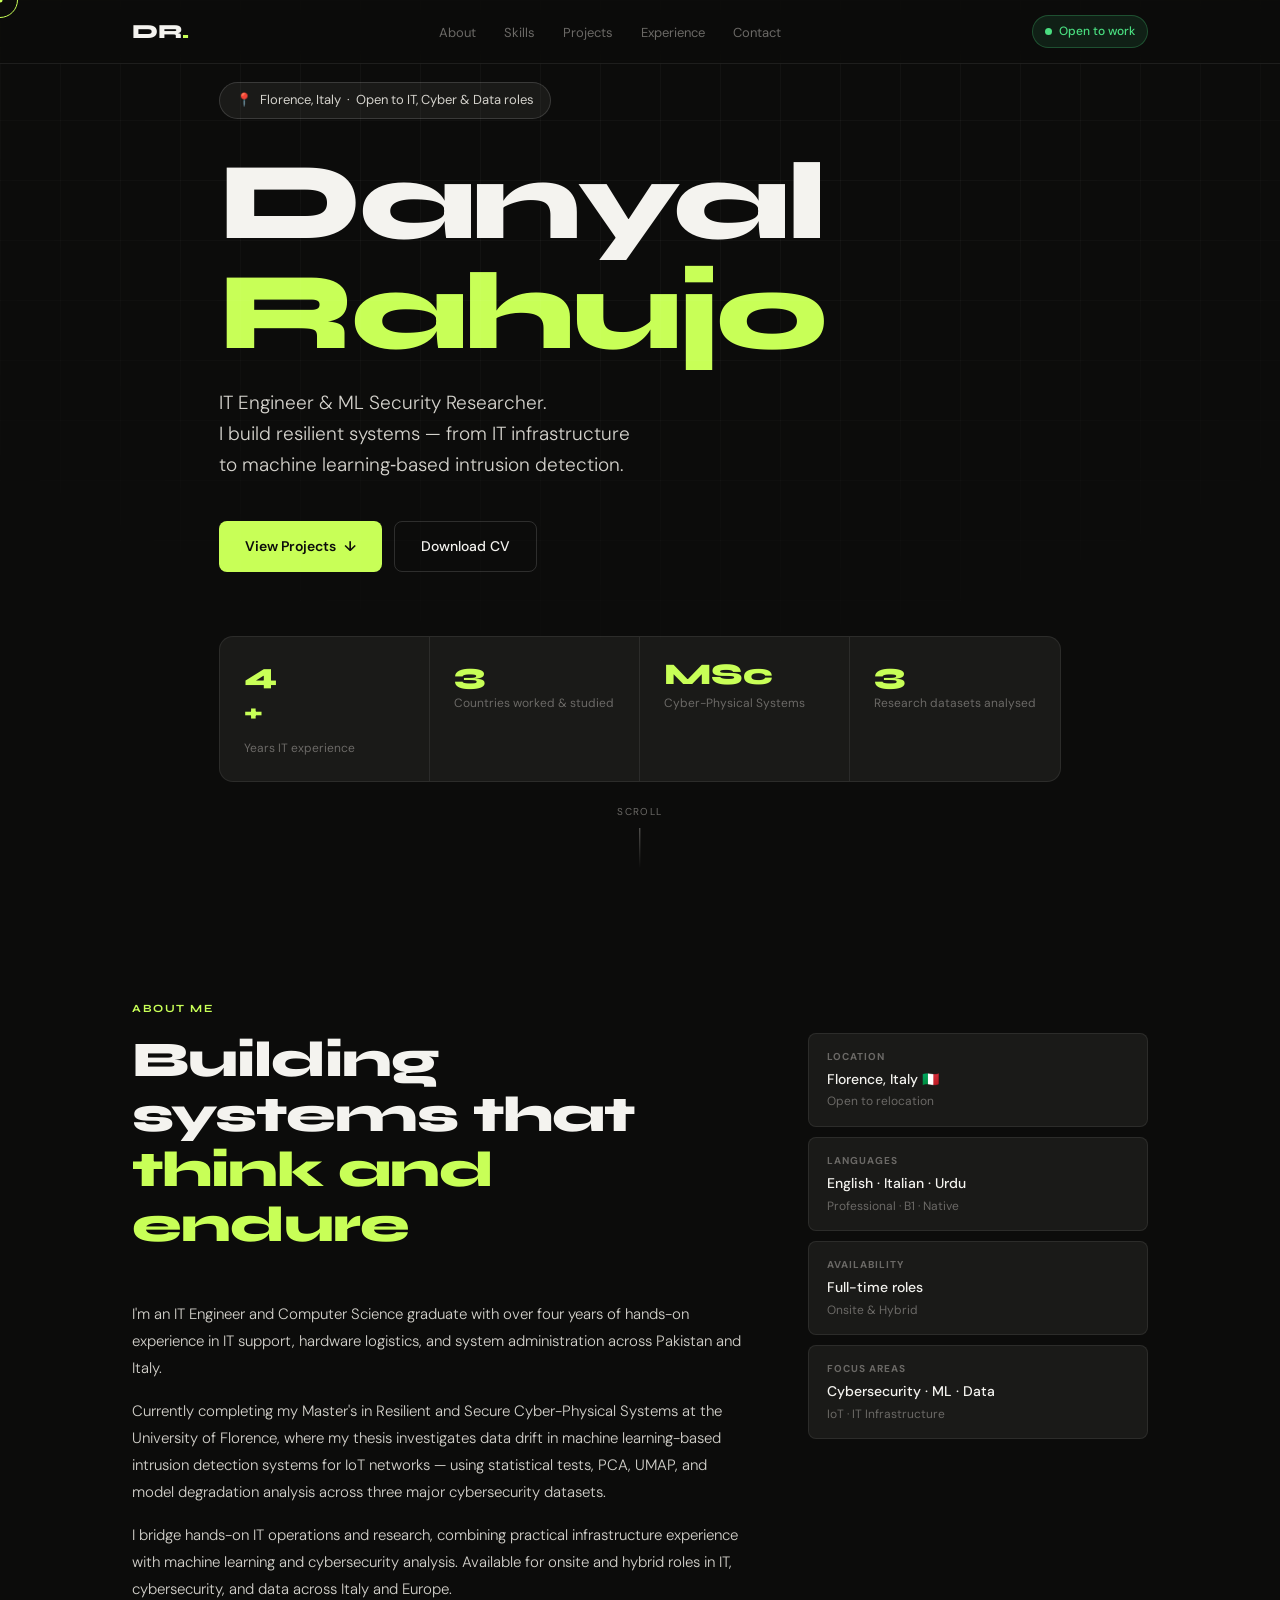
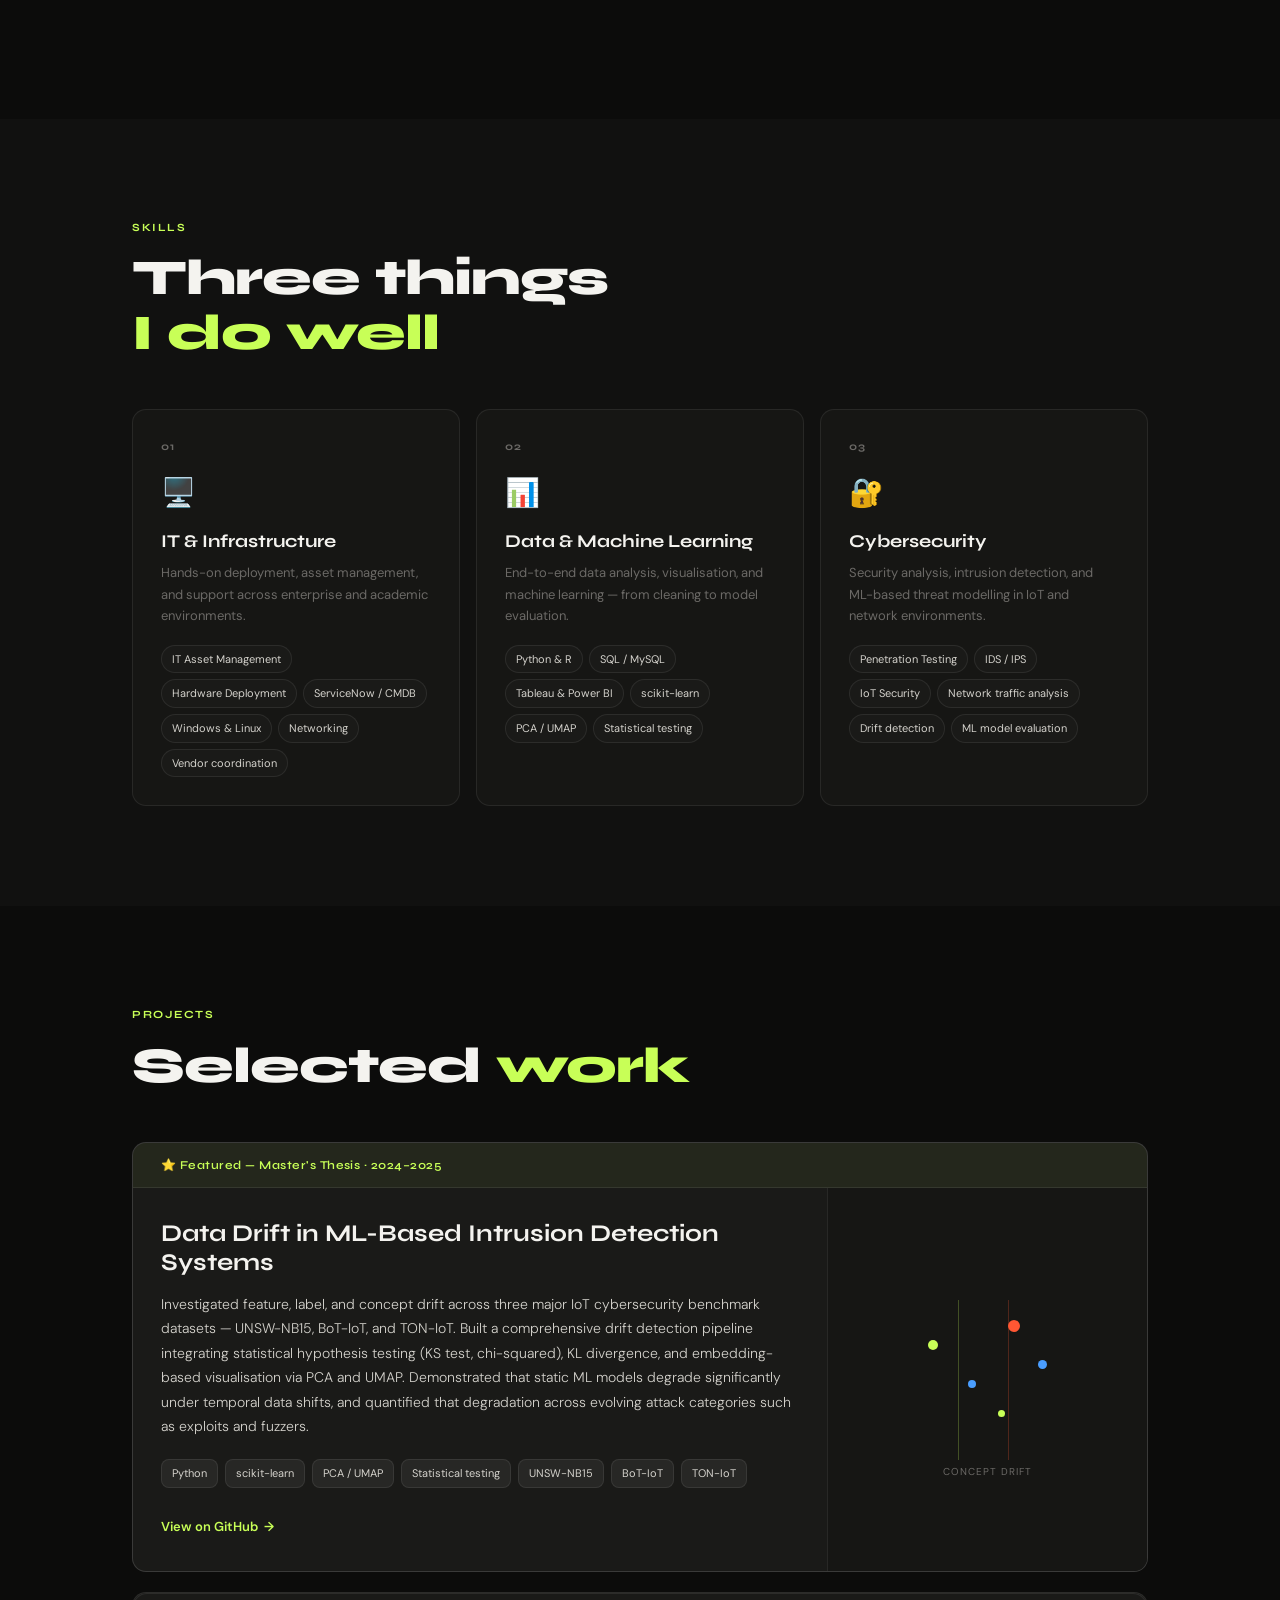
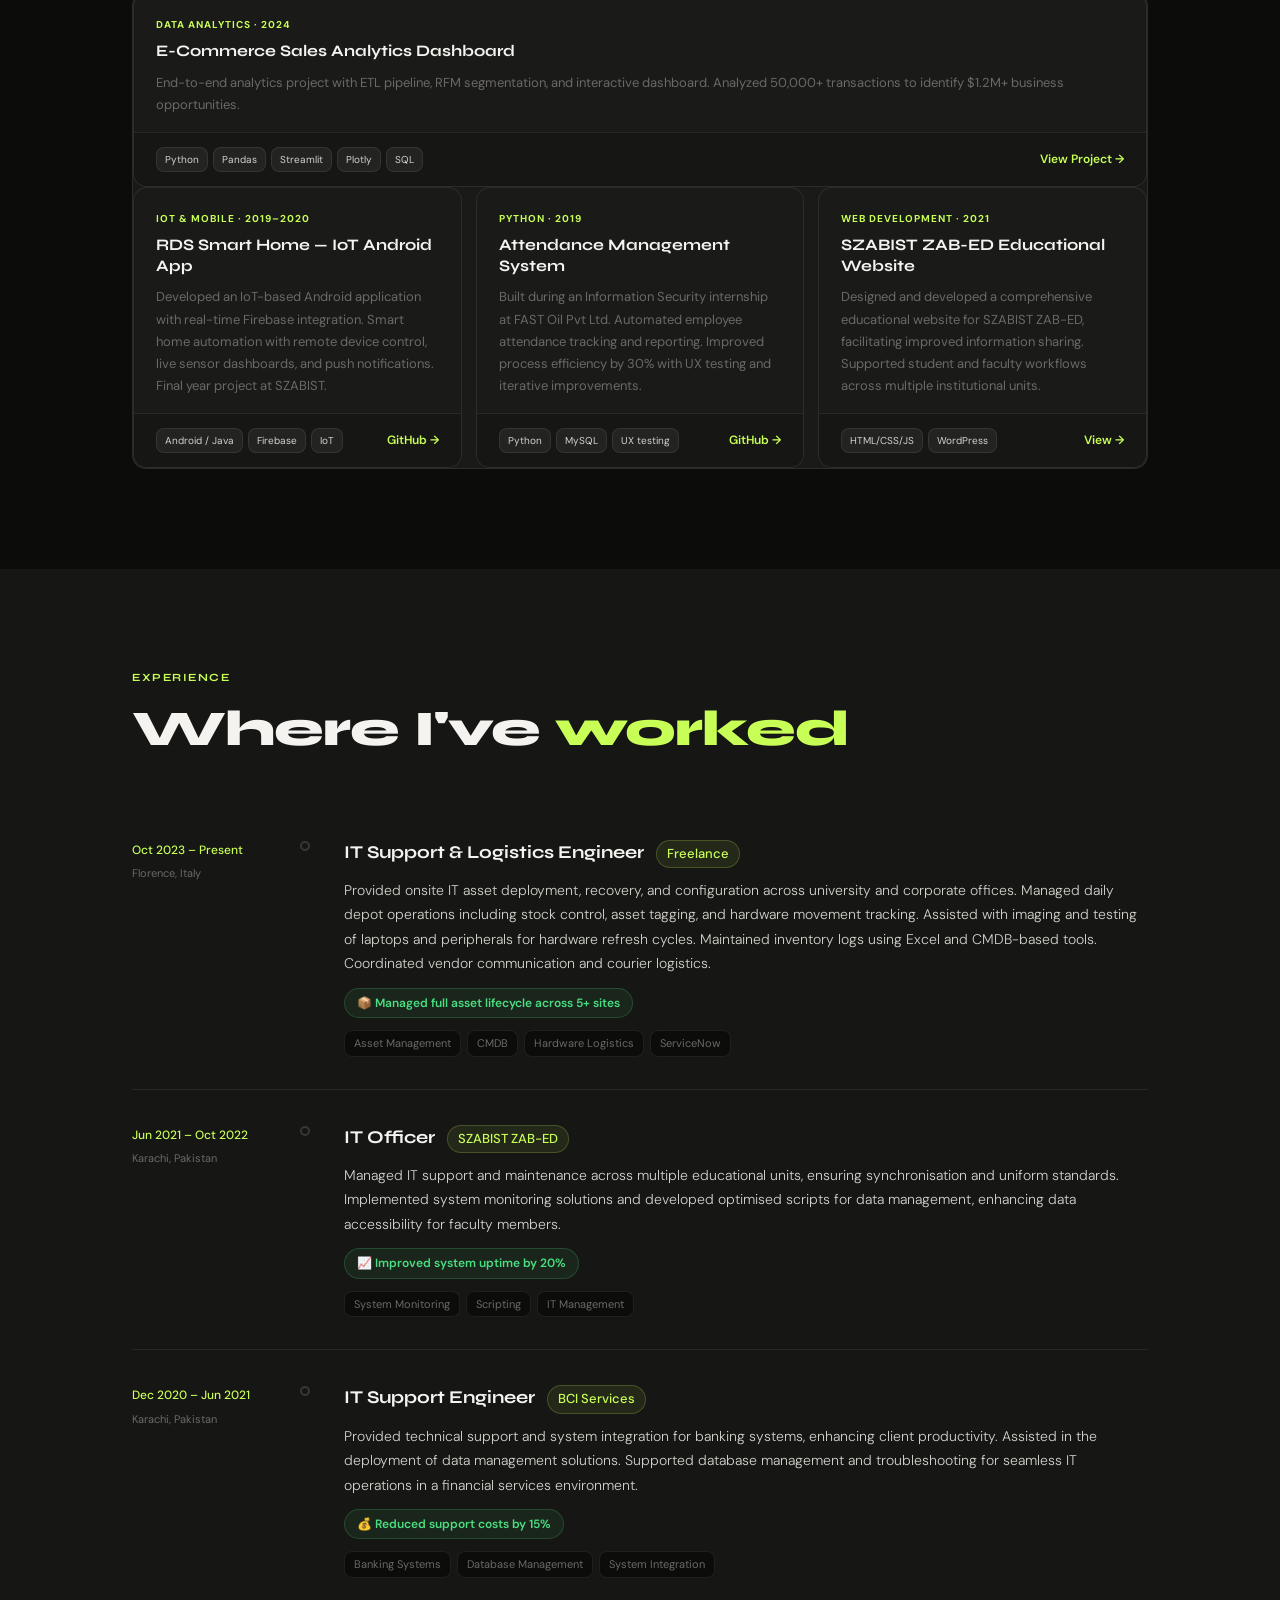
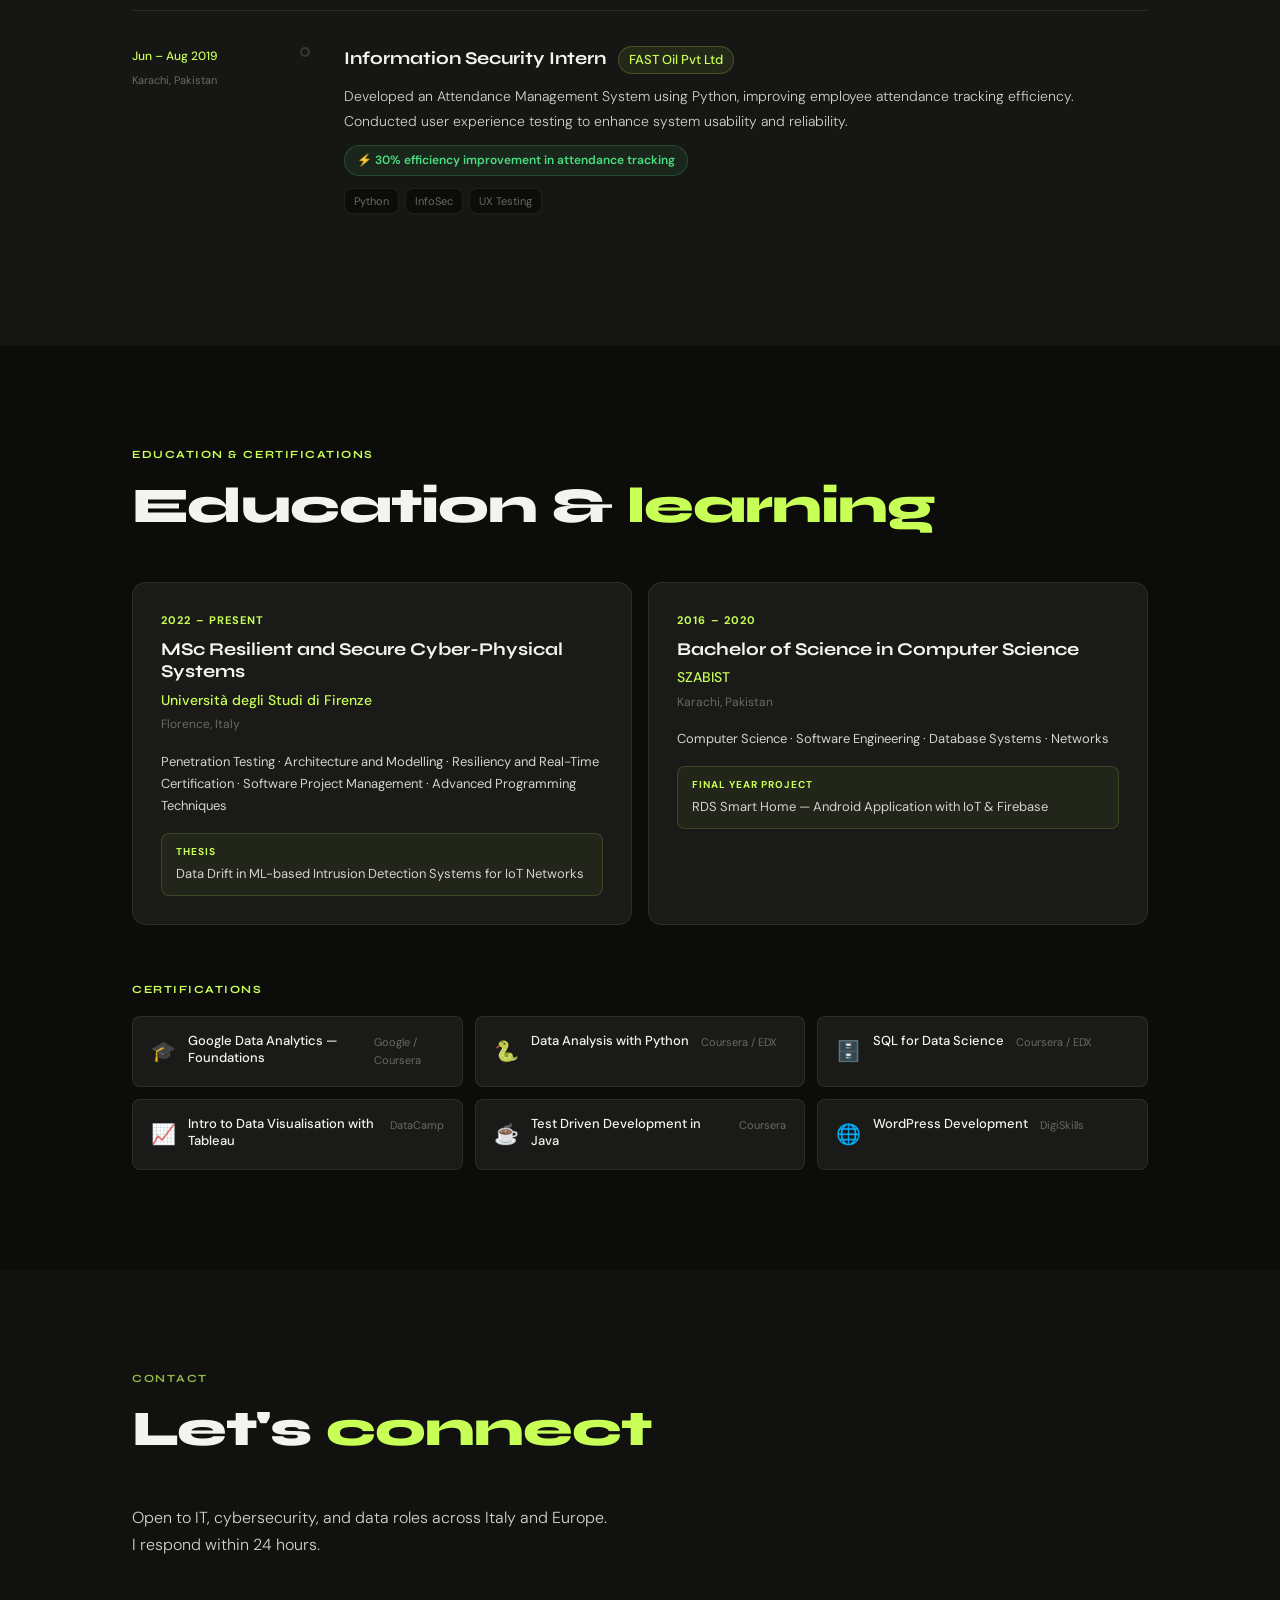
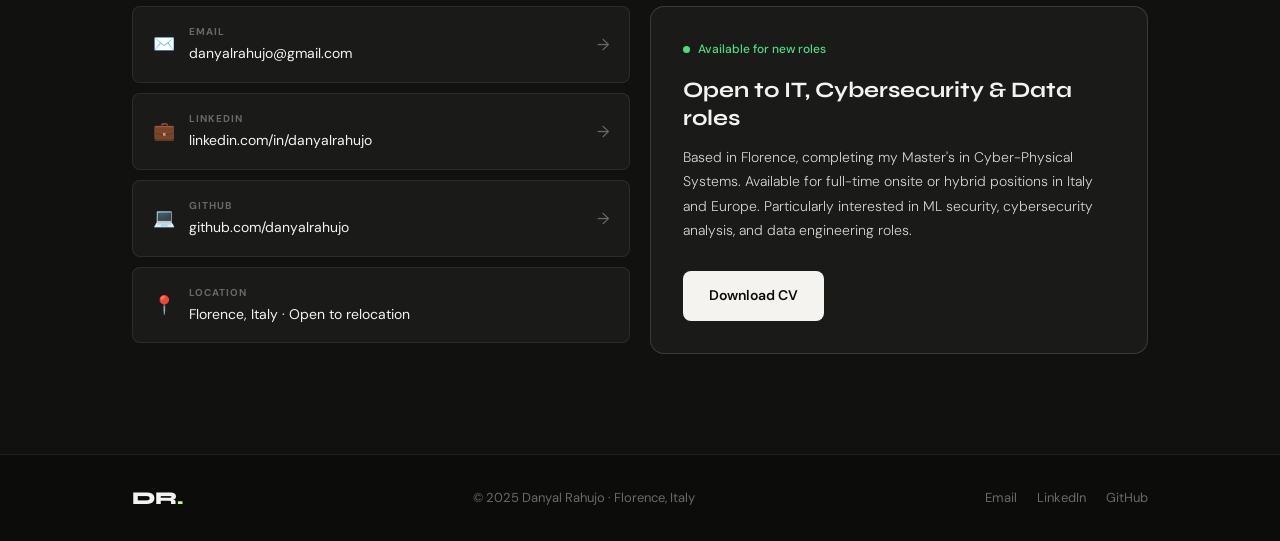
==== commit 7b5b71d6: "Add E-Commerce Sales Analytics Dashboard project card Added a new project card for E-Commerce Sales " ====
--- a/index.html
+++ b/index.html
@@ -248,6 +248,28 @@
       </div>
 
       <!-- SMALLER PROJECTS GRID -->
+
+  <div class="project-card reveal delay-1">
+        <div class="project-card reveal delay-0">
+          <div class="proj-top">
+            <div class="proj-cat">Data Analytics · 2024</div>
+            <h3 class="proj-title">E-Commerce Sales Analytics Dashboard</h3>
+            <p class="proj-desc">End-to-end analytics project with ETL pipeline, RFM segmentation, and interactive dashboard. Analyzed 50,000+ transactions to identify $1.2M+ business opportunities.</p>
+          </div>
+          <div class="proj-bottom">
+            <div class="proj-tech">
+              <span class="tech-tag sm">Python</span>
+              <span class="tech-tag sm">Pandas</span>
+              <span class="tech-tag sm">Streamlit</span>
+              <span class="tech-tag sm">Plotly</span>
+              <span class="tech-tag sm">SQL</span>
+            </div>
+            <a href="projects/ecommerce-analytics.html" class="proj-gh">View Project →</a>
+          </div>
+        </div>
+
+
+      
       <div class="projects-grid">
 
         <div class="project-card reveal delay-1">
